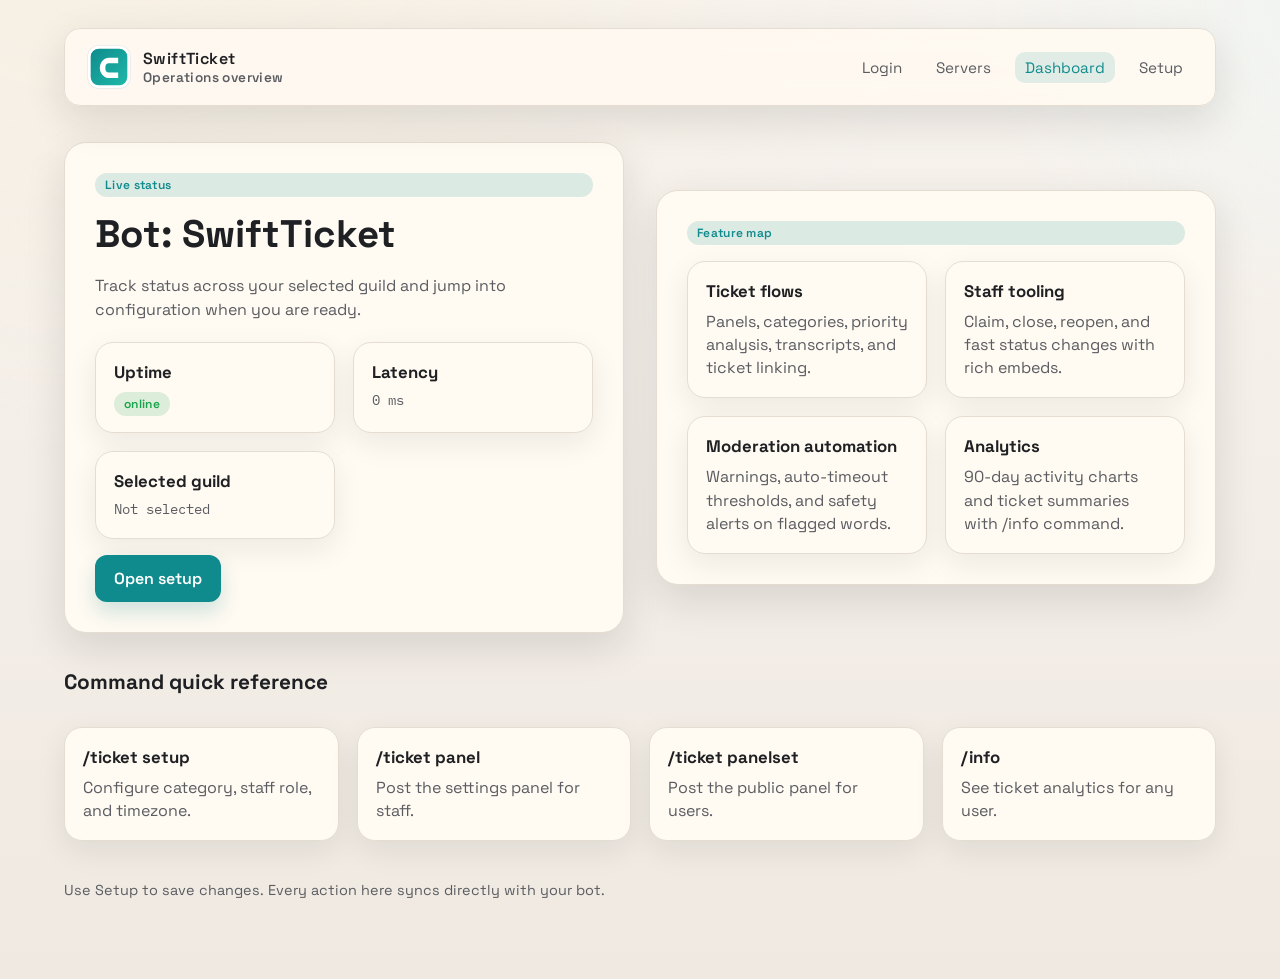
==== public/index.html @ ff0b5044 "Add public static dashboard for Vercel" ====
<!doctype html>
<html lang="en">
  <head>
    <meta charset="utf-8" />
    <meta name="viewport" content="width=device-width, initial-scale=1" />
    <title>SwiftTicket | Dashboard</title>
    <link rel="stylesheet" href="/assets/styles.css" />
  </head>
  <body data-page="dashboard">
    <div class="app">
      <nav class="nav">
        <div class="brand">
          <div class="logo"><img src="/assets/logo.svg" alt="Logo" /></div>
          <div>
            <div>SwiftTicket</div>
            <div style="color: var(--muted); font-size: 0.85rem;">Operations overview</div>
          </div>
        </div>
        <div class="nav-links">
          <a href="/login">Login</a>
          <a href="/servers">Servers</a>
          <a class="active" href="/dashboard">Dashboard</a>
          <a href="/setup">Setup</a>
        </div>
      </nav>

      <section class="hero">
        <div class="hero-card">
          <div class="badge">Live status</div>
          <h1 style="margin-top: 12px;">Bot: <span data-bot-tag>SwiftTicket</span></h1>
          <p>Track status across your selected guild and jump into configuration when you are ready.</p>
          <div class="grid" style="margin-top: 16px;">
            <div class="card">
              <h3>Uptime</h3>
              <p><span class="badge good" data-uptime>online</span></p>
            </div>
            <div class="card">
              <h3>Latency</h3>
              <p class="mono" data-latency>0 ms</p>
            </div>
            <div class="card">
              <h3>Selected guild</h3>
              <p class="mono" data-selected-guild>Not selected</p>
            </div>
          </div>
          <div class="flex" style="margin-top: 16px;">
            <a class="button" href="/setup">Open setup</a>
            <a class="button secondary" data-invite style="display: none;" href="#">Invite bot</a>
          </div>
        </div>
        <div class="hero-card">
          <div class="badge">Feature map</div>
          <div class="grid" style="margin-top: 16px;">
            <div class="card">
              <h3>Ticket flows</h3>
              <p>Panels, categories, priority analysis, transcripts, and ticket linking.</p>
            </div>
            <div class="card">
              <h3>Staff tooling</h3>
              <p>Claim, close, reopen, and fast status changes with rich embeds.</p>
            </div>
            <div class="card">
              <h3>Moderation automation</h3>
              <p>Warnings, auto-timeout thresholds, and safety alerts on flagged words.</p>
            </div>
            <div class="card">
              <h3>Analytics</h3>
              <p>90-day activity charts and ticket summaries with /info command.</p>
            </div>
          </div>
        </div>
      </section>

      <section>
        <h2 class="section-title">Command quick reference</h2>
        <div class="grid">
          <div class="card">
            <h3>/ticket setup</h3>
            <p>Configure category, staff role, and timezone.</p>
          </div>
          <div class="card">
            <h3>/ticket panel</h3>
            <p>Post the settings panel for staff.</p>
          </div>
          <div class="card">
            <h3>/ticket panelset</h3>
            <p>Post the public panel for users.</p>
          </div>
          <div class="card">
            <h3>/info</h3>
            <p>See ticket analytics for any user.</p>
          </div>
        </div>
      </section>

      <div class="footer">Use Setup to save changes. Every action here syncs directly with your bot.</div>
    </div>
    <script src="/assets/app.js"></script>
  </body>
</html>
---- assets/styles.css ----
@import url('https://fonts.googleapis.com/css2?family=Space+Grotesk:wght@300;400;500;600;700&family=IBM+Plex+Mono:wght@400;500&display=swap');

:root {
  --bg: #f7f3ee;
  --bg-2: #efe9e1;
  --ink: #1f2023;
  --muted: #5a5c61;
  --card: #fffaf2;
  --line: #e6ddd2;
  --accent: #0f8b8d;
  --accent-2: #f59e0b;
  --good: #16a34a;
  --warn: #d97706;
  --bad: #dc2626;
  --shadow: 0 14px 40px rgba(23, 24, 28, 0.12);
}

* {
  box-sizing: border-box;
}

html, body {
  margin: 0;
  padding: 0;
  font-family: 'Space Grotesk', system-ui, sans-serif;
  color: var(--ink);
  background: radial-gradient(1200px 800px at 10% -10%, #f7efe2 0%, transparent 70%),
    radial-gradient(800px 600px at 110% 0%, #f0f5f3 0%, transparent 55%),
    linear-gradient(180deg, var(--bg) 0%, var(--bg-2) 100%);
  min-height: 100%;
}

body {
  min-height: 100vh;
}

a {
  color: inherit;
  text-decoration: none;
}

.app {
  max-width: 1200px;
  margin: 0 auto;
  padding: 28px 24px 80px;
}

.nav {
  display: flex;
  align-items: center;
  justify-content: space-between;
  padding: 16px 22px;
  border-radius: 16px;
  background: rgba(255, 250, 242, 0.86);
  border: 1px solid var(--line);
  box-shadow: var(--shadow);
  backdrop-filter: blur(12px);
  gap: 16px;
}

.brand {
  display: flex;
  align-items: center;
  gap: 12px;
  font-weight: 600;
  letter-spacing: 0.4px;
}

.brand .logo {
  width: 44px;
  height: 44px;
  border-radius: 12px;
  background: #fff;
  display: grid;
  place-items: center;
  box-shadow: inset 0 0 0 1px rgba(31, 32, 35, 0.08);
  overflow: hidden;
}

.brand .logo img {
  width: 100%;
  height: 100%;
  object-fit: cover;
}

.nav-links {
  display: flex;
  gap: 14px;
  flex-wrap: wrap;
  font-size: 0.95rem;
  color: var(--muted);
}

.nav-links a {
  padding: 6px 10px;
  border-radius: 10px;
}

.nav-links a.active,
.nav-links a:hover {
  background: rgba(15, 139, 141, 0.12);
  color: var(--accent);
}

.hero {
  margin-top: 36px;
  display: grid;
  grid-template-columns: repeat(auto-fit, minmax(280px, 1fr));
  gap: 32px;
  align-items: center;
}

.hero-card {
  background: var(--card);
  border-radius: 22px;
  padding: 30px;
  border: 1px solid var(--line);
  box-shadow: var(--shadow);
}

.hero h1 {
  font-size: clamp(2rem, 3vw, 3rem);
  margin: 0 0 16px;
}

.hero p {
  color: var(--muted);
  margin: 0 0 20px;
  line-height: 1.5;
}

.button {
  display: inline-flex;
  align-items: center;
  justify-content: center;
  gap: 8px;
  padding: 12px 18px;
  border-radius: 12px;
  border: 1px solid transparent;
  background: var(--accent);
  color: white;
  font-weight: 600;
  cursor: pointer;
  transition: transform 0.15s ease, box-shadow 0.15s ease, background 0.15s ease;
  box-shadow: 0 10px 20px rgba(15, 139, 141, 0.2);
}

.button.secondary {
  background: transparent;
  color: var(--accent);
  border-color: rgba(15, 139, 141, 0.3);
  box-shadow: none;
}

.button.ghost {
  background: rgba(31, 32, 35, 0.05);
  color: var(--ink);
  border-color: rgba(31, 32, 35, 0.08);
  box-shadow: none;
}

.button.warning {
  background: var(--accent-2);
  box-shadow: 0 10px 20px rgba(245, 158, 11, 0.2);
}

.button:active {
  transform: translateY(1px);
}

.grid {
  margin-top: 32px;
  display: grid;
  grid-template-columns: repeat(auto-fit, minmax(240px, 1fr));
  gap: 18px;
}

.card {
  background: var(--card);
  border-radius: 18px;
  padding: 18px;
  border: 1px solid var(--line);
  box-shadow: 0 10px 30px rgba(20, 20, 20, 0.08);
}

.card h3 {
  margin: 0 0 8px;
  font-size: 1.05rem;
}

.card p {
  margin: 0;
  color: var(--muted);
  line-height: 1.45;
}

.section-title {
  margin-top: 36px;
  font-size: 1.3rem;
}

.badge {
  padding: 4px 10px;
  border-radius: 999px;
  font-size: 0.75rem;
  font-weight: 600;
  letter-spacing: 0.3px;
  background: rgba(15, 139, 141, 0.15);
  color: var(--accent);
}

.badge.good { background: rgba(22, 163, 74, 0.15); color: var(--good); }
.badge.warn { background: rgba(217, 119, 6, 0.15); color: var(--warn); }
.badge.bad { background: rgba(220, 38, 38, 0.15); color: var(--bad); }

.table {
  width: 100%;
  border-collapse: collapse;
  margin-top: 12px;
}

.table th, .table td {
  text-align: left;
  padding: 12px 10px;
  border-bottom: 1px solid var(--line);
  font-size: 0.95rem;
}

.table th {
  color: var(--muted);
  font-weight: 500;
}

.form {
  display: grid;
  gap: 12px;
}

.form label {
  font-weight: 500;
  font-size: 0.95rem;
}

.input,
.select,
textarea {
  width: 100%;
  padding: 10px 12px;
  border-radius: 12px;
  border: 1px solid var(--line);
  background: #fff;
  font-size: 0.95rem;
  font-family: 'Space Grotesk', system-ui, sans-serif;
}

textarea {
  min-height: 90px;
  resize: vertical;
}

.toggle {
  display: flex;
  align-items: center;
  justify-content: space-between;
  padding: 12px;
  border-radius: 12px;
  border: 1px solid var(--line);
  background: #fff;
}

.toggle input {
  width: 42px;
  height: 22px;
}

.mono {
  font-family: 'IBM Plex Mono', ui-monospace, SFMono-Regular, Menlo, Monaco, Consolas, monospace;
  font-size: 0.85rem;
}

.notice {
  padding: 10px 12px;
  border-radius: 12px;
  background: rgba(15, 139, 141, 0.08);
  color: var(--accent);
  font-size: 0.9rem;
}

.notice.error { background: rgba(220, 38, 38, 0.1); color: var(--bad); }
.notice.warn { background: rgba(217, 119, 6, 0.1); color: var(--warn); }

.footer {
  margin-top: 40px;
  color: var(--muted);
  font-size: 0.9rem;
}

.flex {
  display: flex;
  gap: 12px;
  flex-wrap: wrap;
}

@media (max-width: 720px) {
  .nav { flex-direction: column; align-items: flex-start; }
  .hero { grid-template-columns: 1fr; }
}
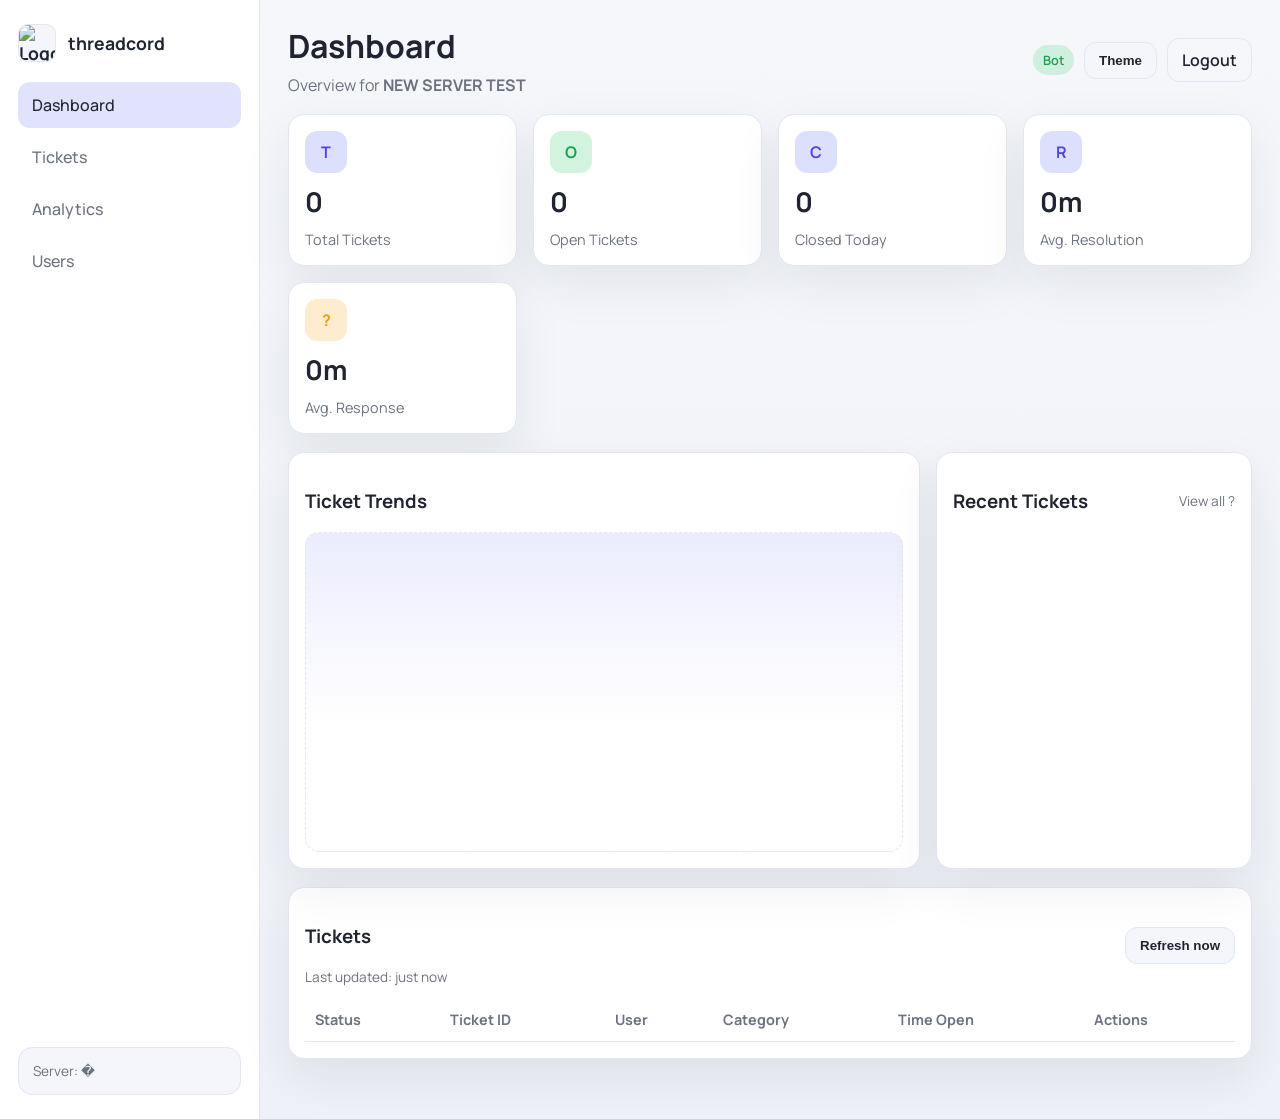
==== commit dcfe81af: "Redesign dashboard to match reference UI" ====
--- a/public/index.html
+++ b/public/index.html
@@ -7,95 +7,127 @@
     <link rel="stylesheet" href="/assets/styles.css" />
   </head>
   <body data-page="dashboard">
-    <div class="app">
-      <nav class="nav">
+    <div class="shell">
+      <aside class="sidebar">
         <div class="brand">
           <div class="logo"><img src="/assets/logo.svg" alt="Logo" /></div>
+          <div>threadcord</div>
+        </div>
+        <nav class="side-nav">
+          <a class="nav-item active" href="/dashboard">Dashboard</a>
+          <a class="nav-item" href="/servers">Tickets</a>
+          <a class="nav-item" href="/setup">Analytics</a>
+          <a class="nav-item" href="/setup">Users</a>
+        </nav>
+        <div class="side-footer">
+          Server: <span data-selected-guild>�</span>
+        </div>
+      </aside>
+      <main class="content">
+        <header class="topbar">
           <div>
-            <div>SwiftTicket</div>
-            <div style="color: var(--muted); font-size: 0.85rem;">Operations overview</div>
+            <h1>Dashboard</h1>
+            <p>Overview for <strong data-selected-guild>NEW SERVER TEST</strong></p>
+          </div>
+          <div class="top-actions">
+            <span class="pill">Bot</span>
+            <button class="btn ghost" data-theme-toggle>Theme</button>
+            <a class="btn secondary" href="/login">Logout</a>
+          </div>
+        </header>
+
+        <section class="cards">
+          <div class="card">
+            <div class="icon">T</div>
+            <div class="value" data-total>0</div>
+            <div class="label">Total Tickets</div>
+          </div>
+          <div class="card">
+            <div class="icon" style="background: rgba(34,197,94,0.2); color: var(--accent-2);">O</div>
+            <div class="value" data-open>0</div>
+            <div class="label">Open Tickets</div>
+          </div>
+          <div class="card">
+            <div class="icon">C</div>
+            <div class="value" data-closed>0</div>
+            <div class="label">Closed Today</div>
+          </div>
+          <div class="card">
+            <div class="icon">R</div>
+            <div class="value" data-avg-resolution>0m</div>
+            <div class="label">Avg. Resolution</div>
+          </div>
+          <div class="card">
+            <div class="icon" style="background: rgba(245,158,11,0.2); color: var(--warning);">?</div>
+            <div class="value" data-avg-response>0m</div>
+            <div class="label">Avg. Response</div>
+          </div>
+        </section>
+
+        <section class="grid-two">
+          <div class="panel">
+            <h3>Ticket Trends</h3>
+            <div class="chart"></div>
+          </div>
+          <div class="panel">
+            <div style="display:flex;justify-content:space-between;align-items:center;">
+              <h3>Recent Tickets</h3>
+              <a class="small" href="/setup">View all ?</a>
+            </div>
+            <div class="list" data-recent-list></div>
+          </div>
+        </section>
+
+        <section class="panel" style="margin-top: 18px;">
+          <div style="display:flex;justify-content:space-between;align-items:center;">
+            <div>
+              <h3>Tickets</h3>
+              <div class="small">Last updated: <span data-last-updated>just now</span></div>
+            </div>
+            <div class="top-actions">
+              <button class="btn ghost" data-refresh-table>Refresh now</button>
+            </div>
+          </div>
+          <div style="margin-top: 12px;">
+            <table class="table" data-ticket-table>
+              <thead>
+                <tr>
+                  <th>Status</th>
+                  <th>Ticket ID</th>
+                  <th>User</th>
+                  <th>Category</th>
+                  <th>Time Open</th>
+                  <th>Actions</th>
+                </tr>
+              </thead>
+              <tbody></tbody>
+            </table>
+          </div>
+        </section>
+      </main>
+    </div>
+
+    <div class="modal" data-ticket-modal>
+      <div class="modal-card">
+        <div style="display:flex;justify-content:space-between;align-items:center;">
+          <div>
+            <div style="font-weight:700;" data-modal-title>TK-000000</div>
+            <div class="small" data-modal-status>open</div>
+          </div>
+          <button class="btn ghost" data-modal-close>Close</button>
+        </div>
+        <div style="margin-top: 12px; display:grid; gap: 10px;">
+          <div class="small">User: <span data-modal-user>�</span></div>
+          <div class="small">Created: <span data-modal-created>�</span></div>
+          <div class="small">Category: <span data-modal-category>�</span></div>
+          <div>
+            <div style="font-weight:600; margin-bottom:6px;">Initial Message</div>
+            <div class="panel" style="padding: 12px;" data-modal-message>�</div>
           </div>
         </div>
-        <div class="nav-links">
-          <a href="/login">Login</a>
-          <a href="/servers">Servers</a>
-          <a class="active" href="/dashboard">Dashboard</a>
-          <a href="/setup">Setup</a>
-        </div>
-      </nav>
+      </div>
+    </div>
 
-      <section class="hero">
-        <div class="hero-card">
-          <div class="badge">Live status</div>
-          <h1 style="margin-top: 12px;">Bot: <span data-bot-tag>SwiftTicket</span></h1>
-          <p>Track status across your selected guild and jump into configuration when you are ready.</p>
-          <div class="grid" style="margin-top: 16px;">
-            <div class="card">
-              <h3>Uptime</h3>
-              <p><span class="badge good" data-uptime>online</span></p>
-            </div>
-            <div class="card">
-              <h3>Latency</h3>
-              <p class="mono" data-latency>0 ms</p>
-            </div>
-            <div class="card">
-              <h3>Selected guild</h3>
-              <p class="mono" data-selected-guild>Not selected</p>
-            </div>
-          </div>
-          <div class="flex" style="margin-top: 16px;">
-            <a class="button" href="/setup">Open setup</a>
-            <a class="button secondary" data-invite style="display: none;" href="#">Invite bot</a>
-          </div>
-        </div>
-        <div class="hero-card">
-          <div class="badge">Feature map</div>
-          <div class="grid" style="margin-top: 16px;">
-            <div class="card">
-              <h3>Ticket flows</h3>
-              <p>Panels, categories, priority analysis, transcripts, and ticket linking.</p>
-            </div>
-            <div class="card">
-              <h3>Staff tooling</h3>
-              <p>Claim, close, reopen, and fast status changes with rich embeds.</p>
-            </div>
-            <div class="card">
-              <h3>Moderation automation</h3>
-              <p>Warnings, auto-timeout thresholds, and safety alerts on flagged words.</p>
-            </div>
-            <div class="card">
-              <h3>Analytics</h3>
-              <p>90-day activity charts and ticket summaries with /info command.</p>
-            </div>
-          </div>
-        </div>
-      </section>
-
-      <section>
-        <h2 class="section-title">Command quick reference</h2>
-        <div class="grid">
-          <div class="card">
-            <h3>/ticket setup</h3>
-            <p>Configure category, staff role, and timezone.</p>
-          </div>
-          <div class="card">
-            <h3>/ticket panel</h3>
-            <p>Post the settings panel for staff.</p>
-          </div>
-          <div class="card">
-            <h3>/ticket panelset</h3>
-            <p>Post the public panel for users.</p>
-          </div>
-          <div class="card">
-            <h3>/info</h3>
-            <p>See ticket analytics for any user.</p>
-          </div>
-        </div>
-      </section>
-
-      <div class="footer">Use Setup to save changes. Every action here syncs directly with your bot.</div>
-    </div>
     <script src="/assets/app.js"></script>
   </body>
 </html>
-
--- a/assets/styles.css
+++ b/assets/styles.css
@@ -1,307 +1,304 @@
-@import url('https://fonts.googleapis.com/css2?family=Space+Grotesk:wght@300;400;500;600;700&family=IBM+Plex+Mono:wght@400;500&display=swap');
+@import url('https://fonts.googleapis.com/css2?family=Manrope:wght@300;400;500;600;700&display=swap');
 
 :root {
-  --bg: #f7f3ee;
-  --bg-2: #efe9e1;
-  --ink: #1f2023;
-  --muted: #5a5c61;
-  --card: #fffaf2;
-  --line: #e6ddd2;
-  --accent: #0f8b8d;
-  --accent-2: #f59e0b;
-  --good: #16a34a;
-  --warn: #d97706;
-  --bad: #dc2626;
-  --shadow: 0 14px 40px rgba(23, 24, 28, 0.12);
-}
-
-* {
-  box-sizing: border-box;
-}
+  color-scheme: dark;
+  --bg: #1c1f27;
+  --bg-2: #20232b;
+  --surface: #262a33;
+  --surface-2: #2b303b;
+  --line: #303544;
+  --text: #f4f6fb;
+  --muted: #a3abbb;
+  --accent: #5865f2;
+  --accent-2: #22c55e;
+  --warning: #f59e0b;
+  --danger: #ef4444;
+  --shadow: 0 18px 50px rgba(0,0,0,0.45);
+}
+
+[data-theme="light"] {
+  color-scheme: light;
+  --bg: #f5f7fb;
+  --bg-2: #eef1f7;
+  --surface: #ffffff;
+  --surface-2: #f4f6fb;
+  --line: #e1e6f2;
+  --text: #1f2430;
+  --muted: #6b7280;
+  --accent: #4f46e5;
+  --accent-2: #16a34a;
+  --warning: #f59e0b;
+  --danger: #ef4444;
+  --shadow: 0 18px 50px rgba(31,36,48,0.08);
+}
+
+* { box-sizing: border-box; }
 
 html, body {
   margin: 0;
   padding: 0;
-  font-family: 'Space Grotesk', system-ui, sans-serif;
-  color: var(--ink);
-  background: radial-gradient(1200px 800px at 10% -10%, #f7efe2 0%, transparent 70%),
-    radial-gradient(800px 600px at 110% 0%, #f0f5f3 0%, transparent 55%),
-    linear-gradient(180deg, var(--bg) 0%, var(--bg-2) 100%);
-  min-height: 100%;
-}
-
-body {
+  font-family: 'Manrope', system-ui, sans-serif;
+  background: linear-gradient(180deg, var(--bg), var(--bg-2));
+  color: var(--text);
   min-height: 100vh;
 }
 
-a {
-  color: inherit;
-  text-decoration: none;
-}
-
-.app {
-  max-width: 1200px;
-  margin: 0 auto;
-  padding: 28px 24px 80px;
-}
-
-.nav {
+a { color: inherit; text-decoration: none; }
+
+.shell {
+  display: grid;
+  grid-template-columns: 260px 1fr;
+  min-height: 100vh;
+}
+
+.sidebar {
+  background: var(--surface);
+  border-right: 1px solid var(--line);
+  padding: 24px 18px;
+  display: flex;
+  flex-direction: column;
+  gap: 20px;
+}
+
+.brand {
+  display: flex;
+  align-items: center;
+  gap: 12px;
+  font-weight: 700;
+  font-size: 1.1rem;
+}
+
+.brand .logo {
+  width: 38px;
+  height: 38px;
+  border-radius: 10px;
+  overflow: hidden;
+  border: 1px solid var(--line);
+  background: var(--surface-2);
+}
+
+.brand .logo img { width: 100%; height: 100%; object-fit: cover; }
+
+.side-nav { display: grid; gap: 6px; }
+
+.nav-item {
+  display: flex;
+  align-items: center;
+  gap: 12px;
+  padding: 12px 14px;
+  border-radius: 12px;
+  color: var(--muted);
+  font-weight: 500;
+}
+
+.nav-item.active,
+.nav-item:hover {
+  background: rgba(88, 101, 242, 0.18);
+  color: var(--text);
+}
+
+.side-footer {
+  margin-top: auto;
+  padding: 14px;
+  border-radius: 14px;
+  background: var(--surface-2);
+  border: 1px solid var(--line);
+  color: var(--muted);
+  font-size: 0.85rem;
+}
+
+.content { padding: 24px 28px 60px; }
+
+.topbar {
   display: flex;
   align-items: center;
   justify-content: space-between;
-  padding: 16px 22px;
-  border-radius: 16px;
-  background: rgba(255, 250, 242, 0.86);
-  border: 1px solid var(--line);
-  box-shadow: var(--shadow);
-  backdrop-filter: blur(12px);
-  gap: 16px;
-}
-
-.brand {
-  display: flex;
-  align-items: center;
-  gap: 12px;
-  font-weight: 600;
-  letter-spacing: 0.4px;
-}
-
-.brand .logo {
-  width: 44px;
-  height: 44px;
-  border-radius: 12px;
-  background: #fff;
-  display: grid;
-  place-items: center;
-  box-shadow: inset 0 0 0 1px rgba(31, 32, 35, 0.08);
-  overflow: hidden;
-}
-
-.brand .logo img {
-  width: 100%;
-  height: 100%;
-  object-fit: cover;
-}
-
-.nav-links {
-  display: flex;
-  gap: 14px;
-  flex-wrap: wrap;
-  font-size: 0.95rem;
-  color: var(--muted);
-}
-
-.nav-links a {
-  padding: 6px 10px;
-  border-radius: 10px;
-}
-
-.nav-links a.active,
-.nav-links a:hover {
-  background: rgba(15, 139, 141, 0.12);
-  color: var(--accent);
-}
-
-.hero {
-  margin-top: 36px;
-  display: grid;
-  grid-template-columns: repeat(auto-fit, minmax(280px, 1fr));
-  gap: 32px;
-  align-items: center;
-}
-
-.hero-card {
-  background: var(--card);
-  border-radius: 22px;
-  padding: 30px;
-  border: 1px solid var(--line);
-  box-shadow: var(--shadow);
-}
-
-.hero h1 {
-  font-size: clamp(2rem, 3vw, 3rem);
-  margin: 0 0 16px;
-}
-
-.hero p {
-  color: var(--muted);
-  margin: 0 0 20px;
-  line-height: 1.5;
-}
-
-.button {
+  gap: 20px;
+  margin-bottom: 18px;
+}
+
+.topbar h1 { margin: 0; font-size: 2rem; }
+
+.topbar p { margin: 6px 0 0; color: var(--muted); }
+
+.top-actions { display: flex; align-items: center; gap: 10px; }
+
+.btn {
   display: inline-flex;
   align-items: center;
-  justify-content: center;
   gap: 8px;
-  padding: 12px 18px;
+  padding: 10px 14px;
   border-radius: 12px;
   border: 1px solid transparent;
   background: var(--accent);
   color: white;
   font-weight: 600;
   cursor: pointer;
-  transition: transform 0.15s ease, box-shadow 0.15s ease, background 0.15s ease;
-  box-shadow: 0 10px 20px rgba(15, 139, 141, 0.2);
-}
-
-.button.secondary {
+  box-shadow: 0 10px 24px rgba(88, 101, 242, 0.25);
+}
+
+.btn.secondary {
   background: transparent;
+  border-color: var(--line);
+  color: var(--text);
+  box-shadow: none;
+}
+
+.btn.ghost {
+  background: var(--surface-2);
+  border-color: var(--line);
+  color: var(--text);
+  box-shadow: none;
+}
+
+.pill {
+  padding: 6px 10px;
+  border-radius: 999px;
+  background: rgba(34, 197, 94, 0.18);
+  color: var(--accent-2);
+  font-size: 0.8rem;
+  font-weight: 600;
+}
+
+.cards {
+  display: grid;
+  grid-template-columns: repeat(auto-fit, minmax(220px, 1fr));
+  gap: 16px;
+}
+
+.card {
+  background: var(--surface);
+  border: 1px solid var(--line);
+  border-radius: 16px;
+  padding: 16px;
+  box-shadow: var(--shadow);
+  display: grid;
+  gap: 10px;
+}
+
+.card .icon {
+  width: 42px;
+  height: 42px;
+  border-radius: 12px;
+  display: grid;
+  place-items: center;
+  background: rgba(88, 101, 242, 0.2);
   color: var(--accent);
-  border-color: rgba(15, 139, 141, 0.3);
-  box-shadow: none;
-}
-
-.button.ghost {
-  background: rgba(31, 32, 35, 0.05);
-  color: var(--ink);
-  border-color: rgba(31, 32, 35, 0.08);
-  box-shadow: none;
-}
-
-.button.warning {
-  background: var(--accent-2);
-  box-shadow: 0 10px 20px rgba(245, 158, 11, 0.2);
-}
-
-.button:active {
-  transform: translateY(1px);
-}
-
-.grid {
-  margin-top: 32px;
-  display: grid;
-  grid-template-columns: repeat(auto-fit, minmax(240px, 1fr));
-  gap: 18px;
-}
-
-.card {
-  background: var(--card);
-  border-radius: 18px;
-  padding: 18px;
-  border: 1px solid var(--line);
-  box-shadow: 0 10px 30px rgba(20, 20, 20, 0.08);
-}
-
-.card h3 {
-  margin: 0 0 8px;
-  font-size: 1.05rem;
-}
-
-.card p {
-  margin: 0;
-  color: var(--muted);
-  line-height: 1.45;
-}
-
-.section-title {
-  margin-top: 36px;
-  font-size: 1.3rem;
-}
-
-.badge {
+  font-weight: 700;
+}
+
+.card .value { font-size: 1.7rem; font-weight: 700; }
+
+.card .label { color: var(--muted); font-size: 0.9rem; }
+
+.grid-two {
+  margin-top: 18px;
+  display: grid;
+  grid-template-columns: 2fr 1fr;
+  gap: 16px;
+}
+
+.panel {
+  background: var(--surface);
+  border: 1px solid var(--line);
+  border-radius: 16px;
+  padding: 16px;
+  box-shadow: var(--shadow);
+}
+
+.chart {
+  height: 320px;
+  border-radius: 14px;
+  border: 1px dashed var(--line);
+  background: linear-gradient(180deg, rgba(88,101,242,0.12), transparent 60%);
+}
+
+.list { display: grid; gap: 10px; }
+
+.list-item {
+  display: flex;
+  justify-content: space-between;
+  align-items: center;
+  padding: 12px;
+  background: var(--surface-2);
+  border: 1px solid var(--line);
+  border-radius: 12px;
+}
+
+.status {
   padding: 4px 10px;
   border-radius: 999px;
   font-size: 0.75rem;
   font-weight: 600;
-  letter-spacing: 0.3px;
-  background: rgba(15, 139, 141, 0.15);
-  color: var(--accent);
-}
-
-.badge.good { background: rgba(22, 163, 74, 0.15); color: var(--good); }
-.badge.warn { background: rgba(217, 119, 6, 0.15); color: var(--warn); }
-.badge.bad { background: rgba(220, 38, 38, 0.15); color: var(--bad); }
+}
+
+.status.open { background: rgba(34,197,94,0.2); color: var(--accent-2); }
+.status.closed { background: rgba(88,101,242,0.2); color: var(--accent); }
+.status.claimed { background: rgba(245,158,11,0.2); color: var(--warning); }
 
 .table {
   width: 100%;
   border-collapse: collapse;
-  margin-top: 12px;
 }
 
 .table th, .table td {
   text-align: left;
   padding: 12px 10px;
   border-bottom: 1px solid var(--line);
-  font-size: 0.95rem;
-}
-
-.table th {
-  color: var(--muted);
-  font-weight: 500;
-}
-
-.form {
-  display: grid;
-  gap: 12px;
-}
-
-.form label {
-  font-weight: 500;
-  font-size: 0.95rem;
-}
-
-.input,
-.select,
-textarea {
-  width: 100%;
-  padding: 10px 12px;
-  border-radius: 12px;
-  border: 1px solid var(--line);
-  background: #fff;
-  font-size: 0.95rem;
-  font-family: 'Space Grotesk', system-ui, sans-serif;
-}
-
-textarea {
-  min-height: 90px;
-  resize: vertical;
-}
-
-.toggle {
-  display: flex;
-  align-items: center;
-  justify-content: space-between;
-  padding: 12px;
-  border-radius: 12px;
-  border: 1px solid var(--line);
-  background: #fff;
-}
-
-.toggle input {
-  width: 42px;
-  height: 22px;
-}
-
-.mono {
-  font-family: 'IBM Plex Mono', ui-monospace, SFMono-Regular, Menlo, Monaco, Consolas, monospace;
-  font-size: 0.85rem;
-}
-
-.notice {
-  padding: 10px 12px;
-  border-radius: 12px;
-  background: rgba(15, 139, 141, 0.08);
-  color: var(--accent);
-  font-size: 0.9rem;
-}
-
-.notice.error { background: rgba(220, 38, 38, 0.1); color: var(--bad); }
-.notice.warn { background: rgba(217, 119, 6, 0.1); color: var(--warn); }
-
-.footer {
-  margin-top: 40px;
   color: var(--muted);
   font-size: 0.9rem;
 }
 
-.flex {
-  display: flex;
-  gap: 12px;
-  flex-wrap: wrap;
-}
-
-@media (max-width: 720px) {
-  .nav { flex-direction: column; align-items: flex-start; }
-  .hero { grid-template-columns: 1fr; }
-}
+.table td { color: var(--text); }
+
+.badge { padding: 4px 8px; border-radius: 999px; font-size: 0.75rem; }
+
+.auth-layout {
+  min-height: 100vh;
+  display: grid;
+  grid-template-columns: repeat(auto-fit, minmax(320px, 1fr));
+}
+
+.auth-hero { padding: 60px; display: grid; gap: 16px; align-content: center; }
+
+.auth-card { padding: 60px; display: grid; place-items: center; }
+
+.auth-panel {
+  width: 100%;
+  max-width: 420px;
+  background: var(--surface);
+  border-radius: 18px;
+  border: 1px solid var(--line);
+  padding: 32px;
+  display: grid;
+  gap: 14px;
+  box-shadow: var(--shadow);
+}
+
+.modal {
+  position: fixed;
+  inset: 0;
+  display: none;
+  align-items: center;
+  justify-content: center;
+  background: rgba(0,0,0,0.55);
+}
+
+.modal.open { display: flex; }
+
+.modal-card {
+  width: min(560px, 90vw);
+  background: var(--surface);
+  border: 1px solid var(--line);
+  border-radius: 16px;
+  padding: 20px;
+}
+
+.mono { font-family: ui-monospace, SFMono-Regular, Menlo, Monaco, Consolas, monospace; font-size: 0.85rem; }
+
+.small { font-size: 0.85rem; color: var(--muted); }
+
+@media (max-width: 1000px) {
+  .shell { grid-template-columns: 1fr; }
+  .grid-two { grid-template-columns: 1fr; }
+}
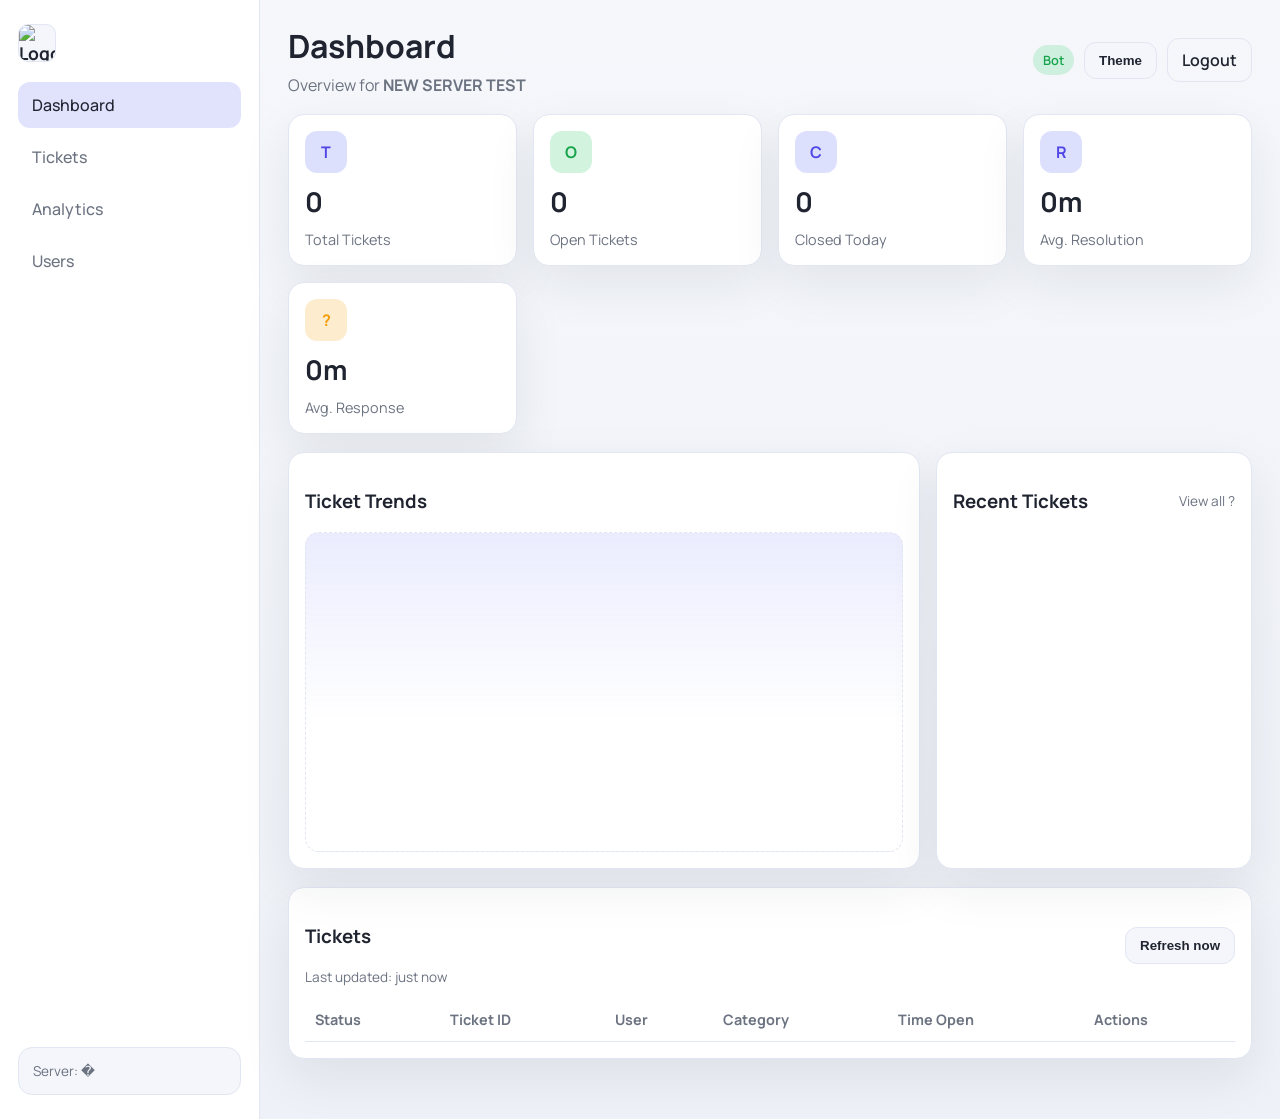
==== commit 0dc7e247: "Sync login and dashboard pages" ====
--- a/public/index.html
+++ b/public/index.html
@@ -11,7 +11,7 @@
       <aside class="sidebar">
         <div class="brand">
           <div class="logo"><img src="/assets/logo.svg" alt="Logo" /></div>
-          <div>threadcord</div>
+          <div><Swirft-Ticket></Swirft-Ticket></div>
         </div>
         <nav class="side-nav">
           <a class="nav-item active" href="/dashboard">Dashboard</a>
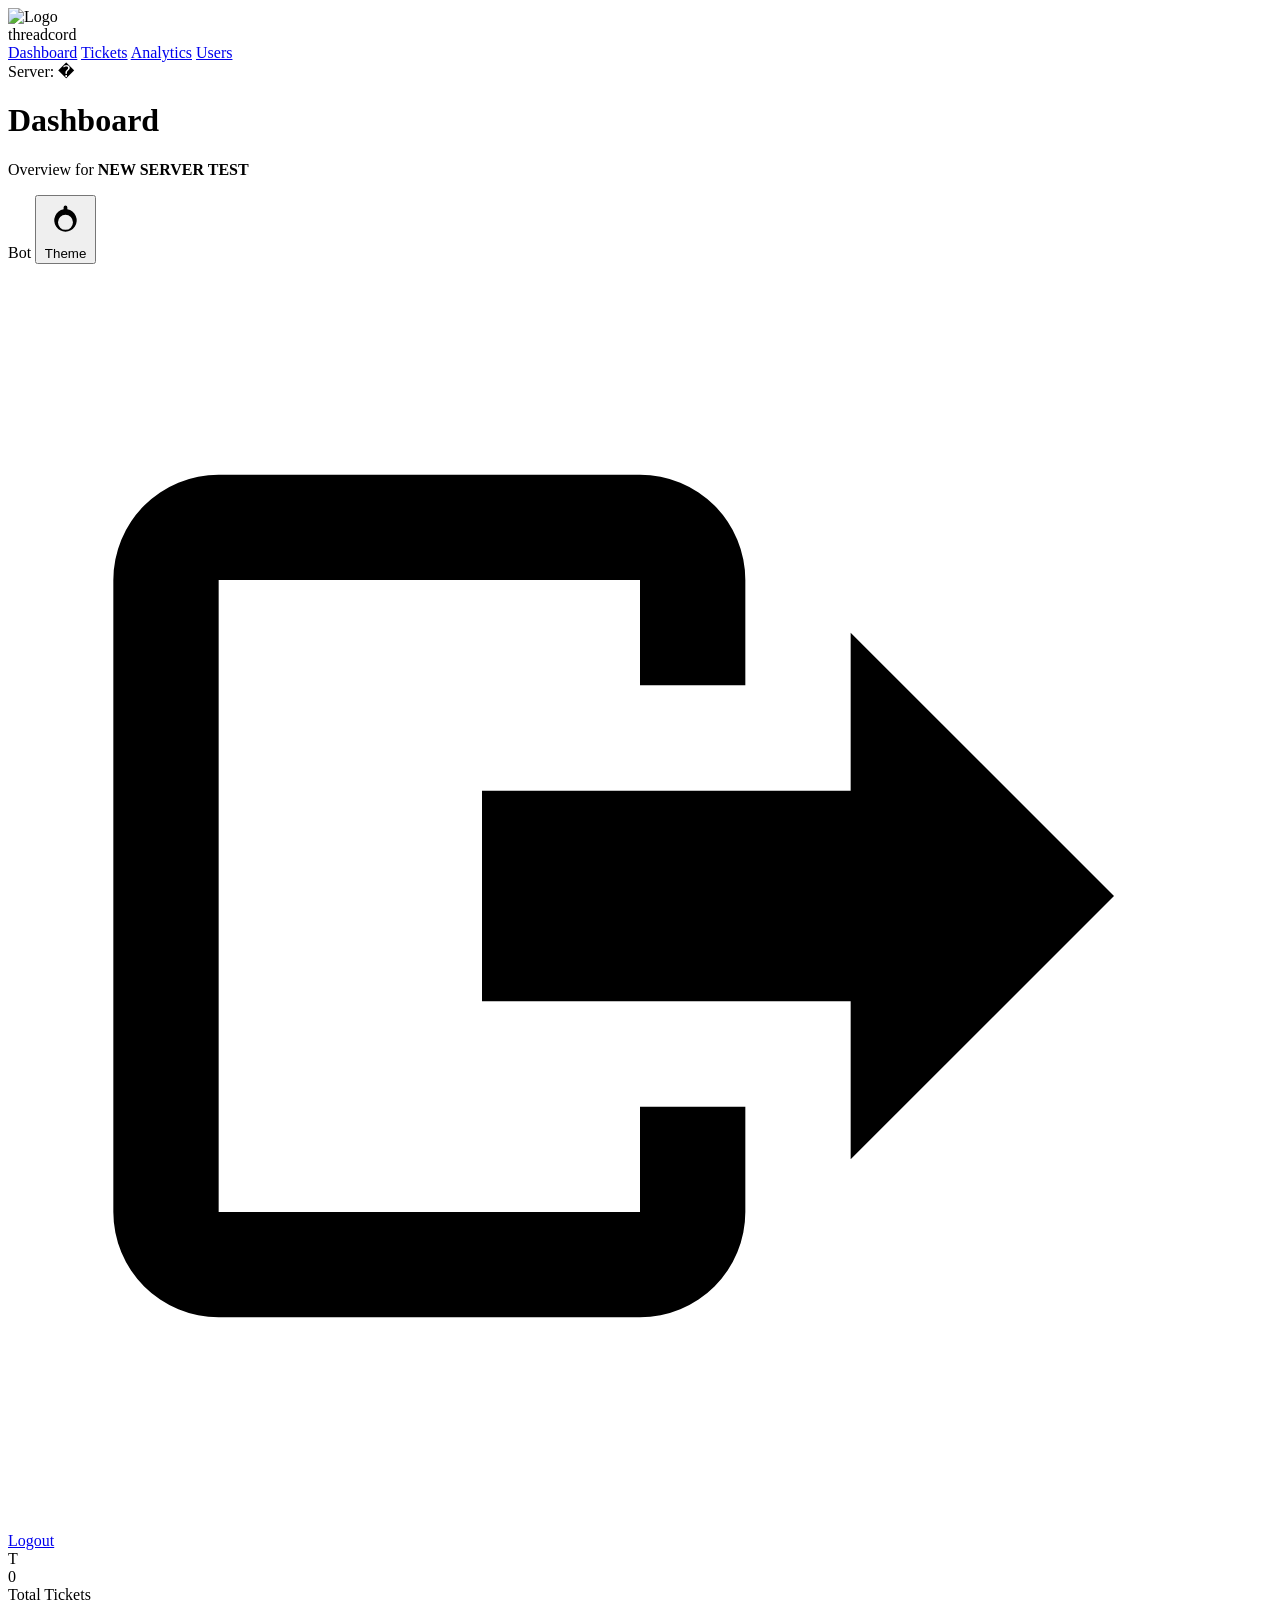
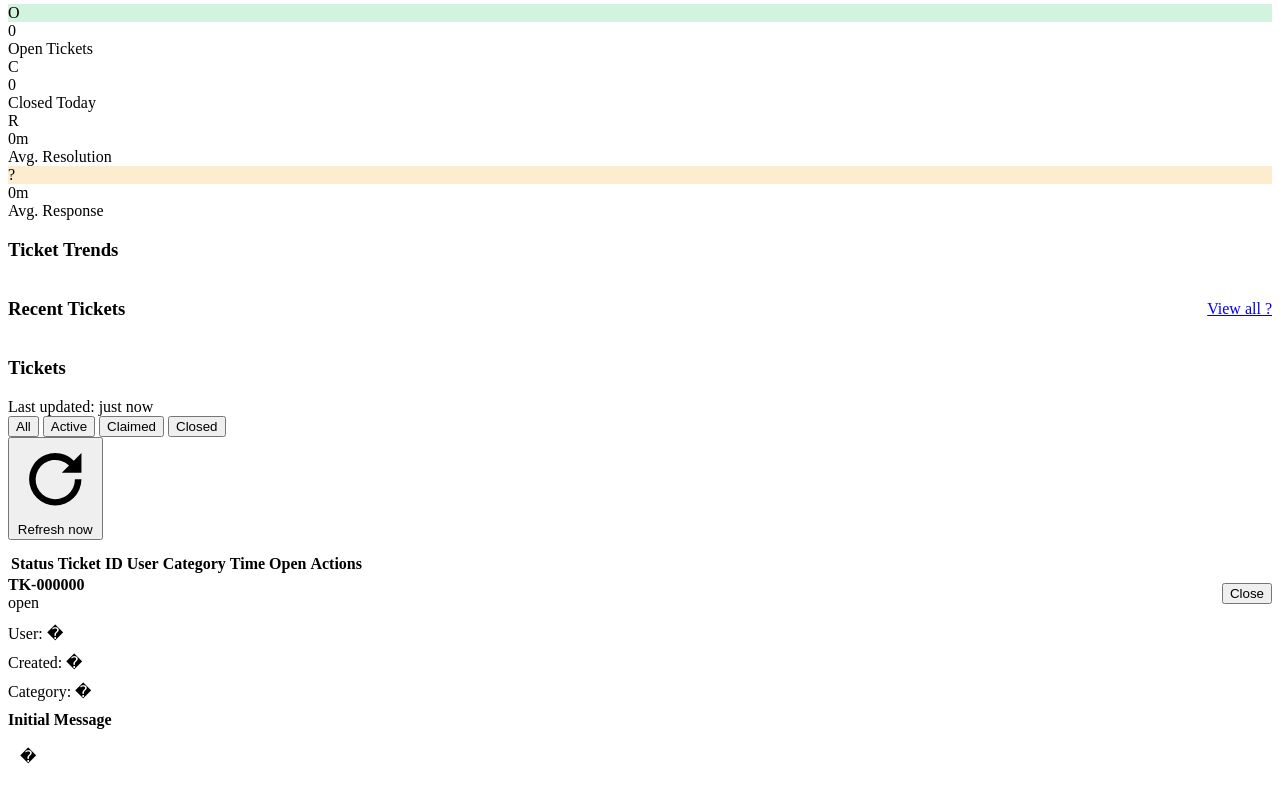
==== commit 897d04f5: "Add icons, filters, and polish Discord UI" ====
--- a/public/index.html
+++ b/public/index.html
@@ -11,7 +11,7 @@
       <aside class="sidebar">
         <div class="brand">
           <div class="logo"><img src="/assets/logo.svg" alt="Logo" /></div>
-          <div><Swirft-Ticket></Swirft-Ticket></div>
+          <div>threadcord</div>
         </div>
         <nav class="side-nav">
           <a class="nav-item active" href="/dashboard">Dashboard</a>
@@ -31,8 +31,14 @@
           </div>
           <div class="top-actions">
             <span class="pill">Bot</span>
-            <button class="btn ghost" data-theme-toggle>Theme</button>
-            <a class="btn secondary" href="/login">Logout</a>
+            <button class="btn ghost" data-theme-toggle>
+              <svg viewBox="0 0 24 24" aria-hidden="true"><path d="M12 4a1 1 0 0 1 1 1v1.06a6 6 0 1 1-2 0V5a1 1 0 0 1 1-1Zm0 5a4 4 0 1 0 4 4 4 4 0 0 0-4-4Z"/></svg>
+              Theme
+            </button>
+            <a class="btn secondary" href="/login">
+              <svg viewBox="0 0 24 24" aria-hidden="true"><path d="M16 17l5-5-5-5v3H9v4h7v3ZM4 4h8a2 2 0 0 1 2 2v2h-2V6H4v12h8v-2h2v2a2 2 0 0 1-2 2H4a2 2 0 0 1-2-2V6a2 2 0 0 1 2-2Z"/></svg>
+              Logout
+            </a>
           </div>
         </header>
 
@@ -79,13 +85,22 @@
         </section>
 
         <section class="panel" style="margin-top: 18px;">
-          <div style="display:flex;justify-content:space-between;align-items:center;">
+          <div class="tickets-header">
             <div>
               <h3>Tickets</h3>
               <div class="small">Last updated: <span data-last-updated>just now</span></div>
             </div>
-            <div class="top-actions">
-              <button class="btn ghost" data-refresh-table>Refresh now</button>
+            <div class="tickets-actions">
+              <div class="filter-tabs" data-filter-tabs>
+                <button class="tab active" data-filter="all">All</button>
+                <button class="tab" data-filter="open">Active</button>
+                <button class="tab" data-filter="claimed">Claimed</button>
+                <button class="tab" data-filter="closed">Closed</button>
+              </div>
+              <button class="btn ghost" data-refresh-table>
+                <svg viewBox="0 0 24 24" aria-hidden="true"><path d="M4 12a8 8 0 0 1 13.66-5.66L20 4v6h-6l2.2-2.2A6 6 0 1 0 18 12h2a8 8 0 0 1-16 0Z"/></svg>
+                Refresh now
+              </button>
             </div>
           </div>
           <div style="margin-top: 12px;">
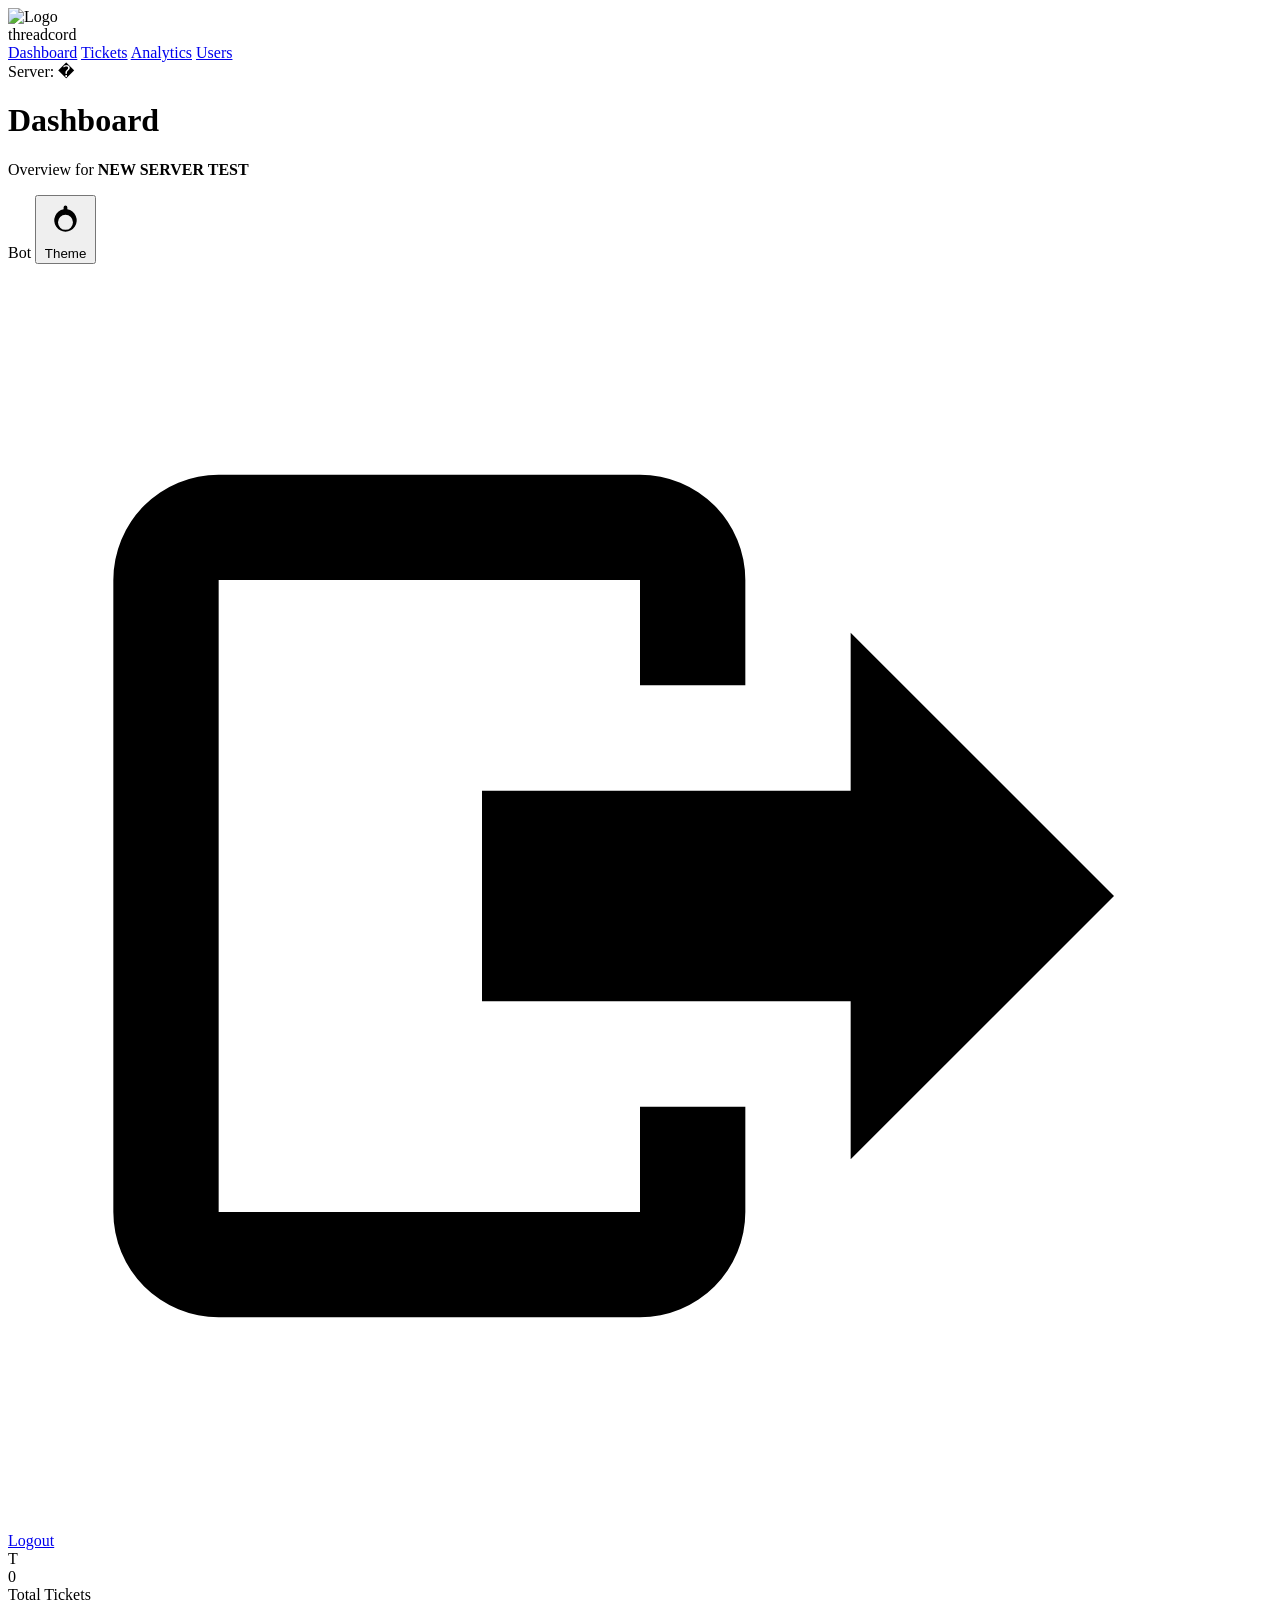
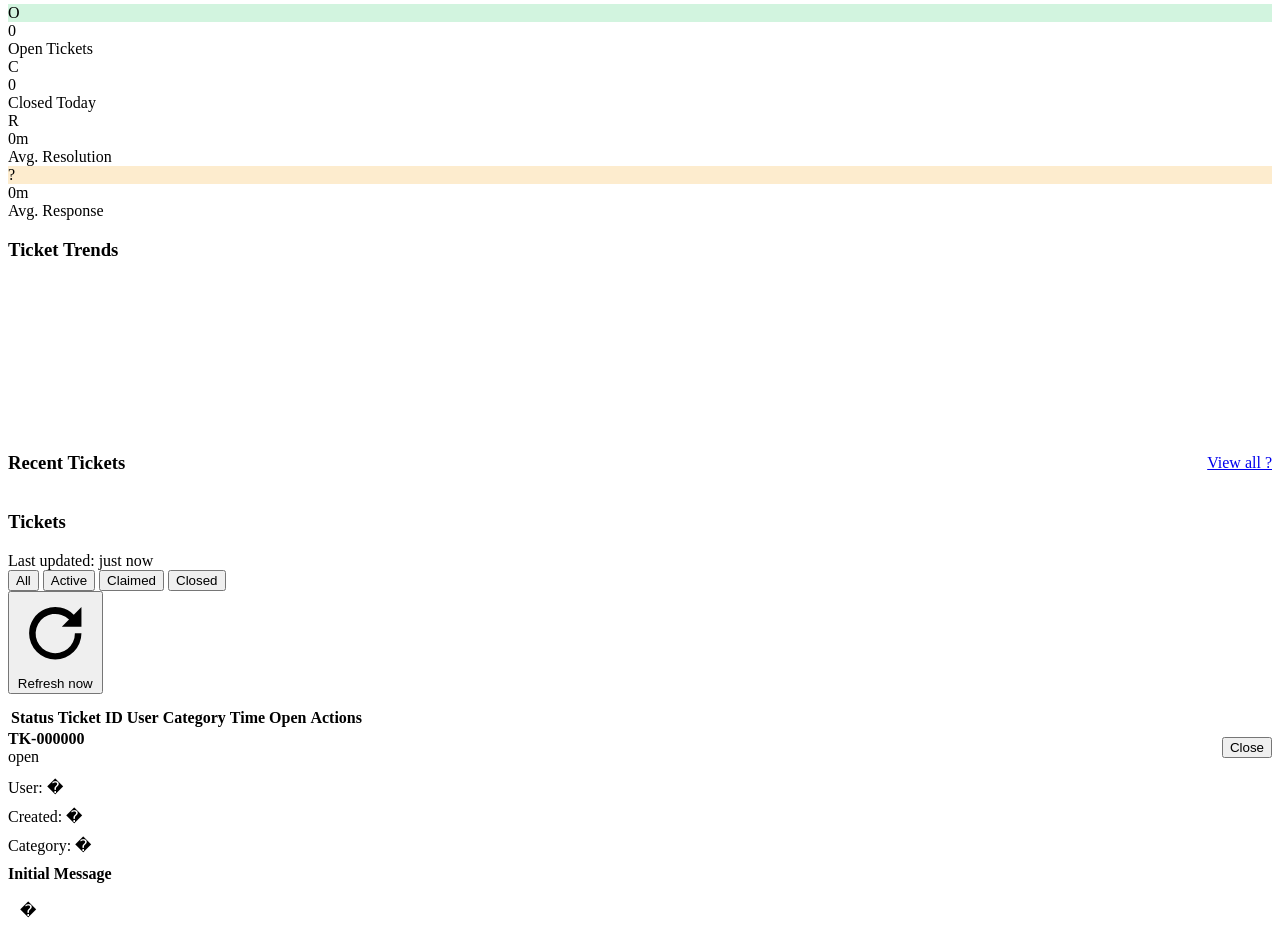
==== commit 5215af9f: "Add analytics/users pages, charts, and compact ticket UI" ====
--- a/public/index.html
+++ b/public/index.html
@@ -16,8 +16,8 @@
         <nav class="side-nav">
           <a class="nav-item active" href="/dashboard">Dashboard</a>
           <a class="nav-item" href="/servers">Tickets</a>
-          <a class="nav-item" href="/setup">Analytics</a>
-          <a class="nav-item" href="/setup">Users</a>
+          <a class="nav-item" href="/analytics">Analytics</a>
+          <a class="nav-item" href="/users">Users</a>
         </nav>
         <div class="side-footer">
           Server: <span data-selected-guild>�</span>
@@ -73,12 +73,14 @@
         <section class="grid-two">
           <div class="panel">
             <h3>Ticket Trends</h3>
-            <div class="chart"></div>
+            <div class="chart">
+              <canvas data-trend-chart></canvas>
+            </div>
           </div>
           <div class="panel">
             <div style="display:flex;justify-content:space-between;align-items:center;">
               <h3>Recent Tickets</h3>
-              <a class="small" href="/setup">View all ?</a>
+              <a class="small" href="/servers">View all ?</a>
             </div>
             <div class="list" data-recent-list></div>
           </div>
